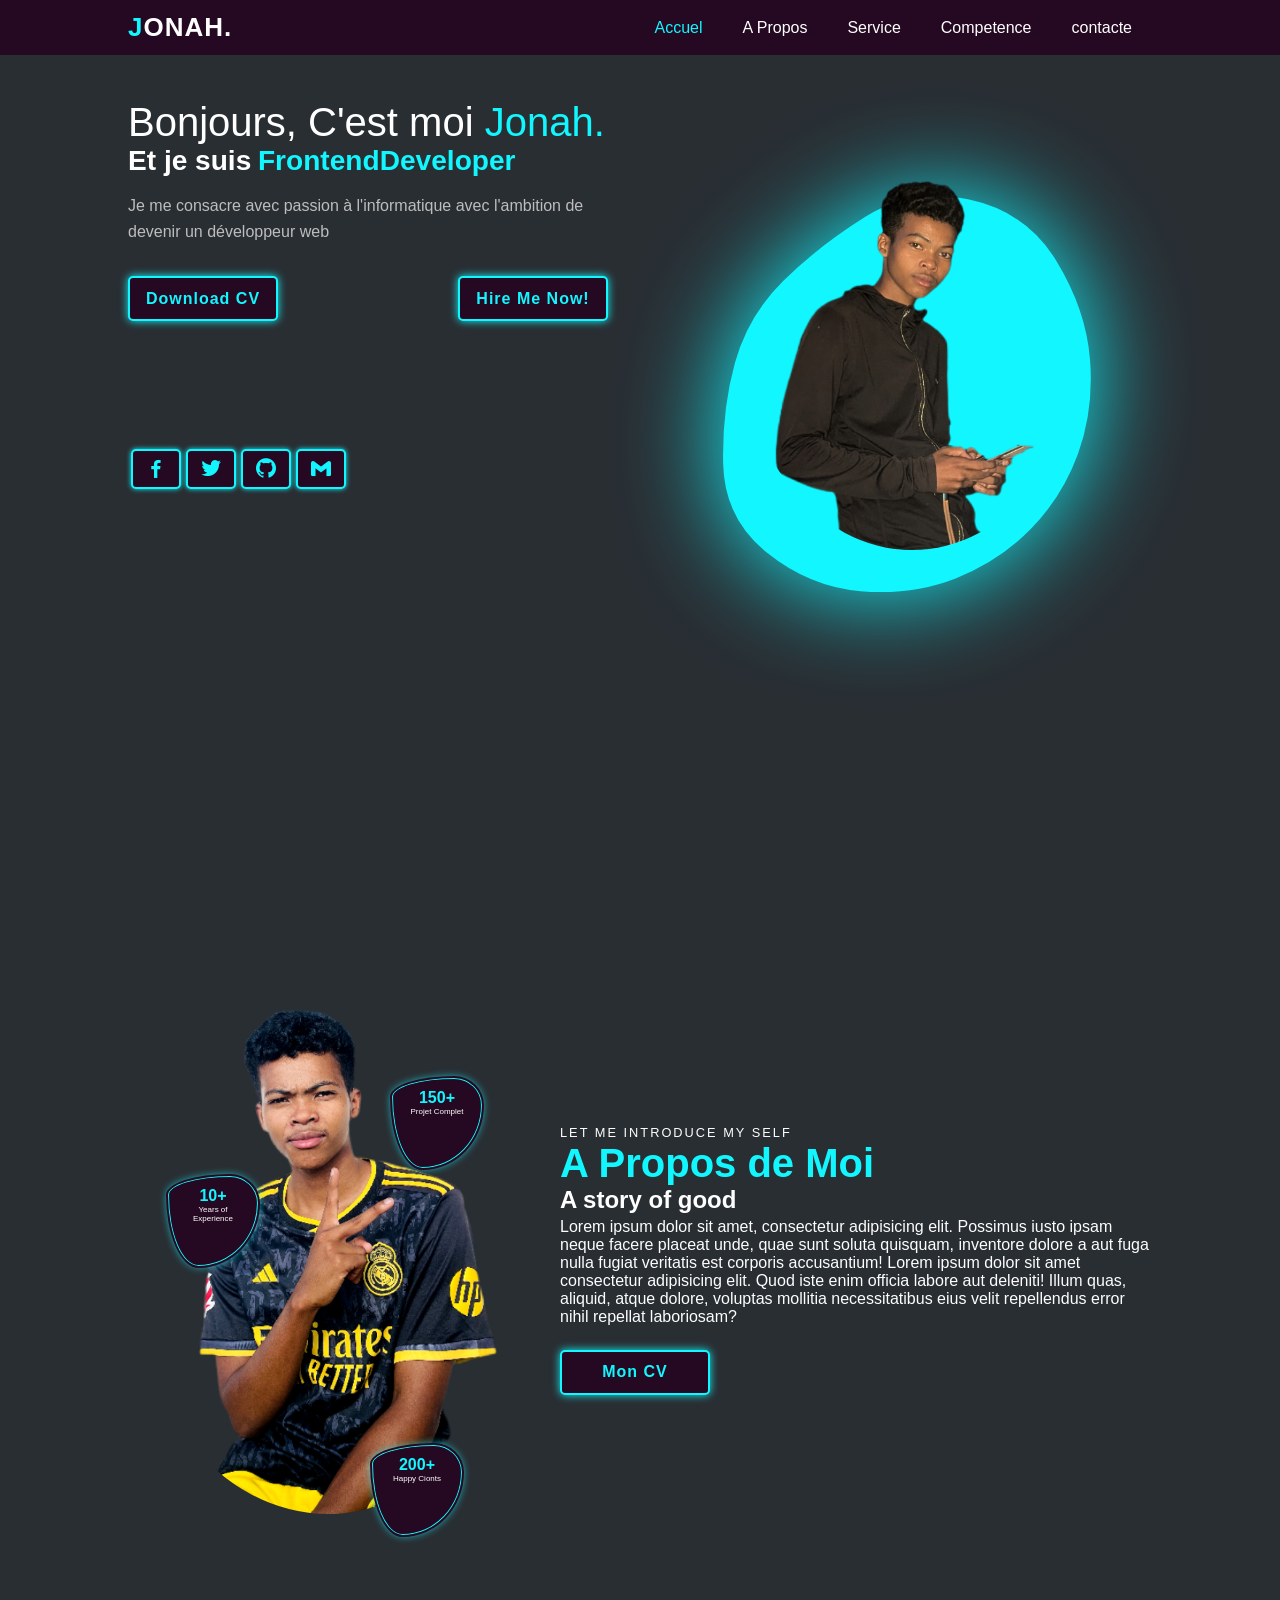
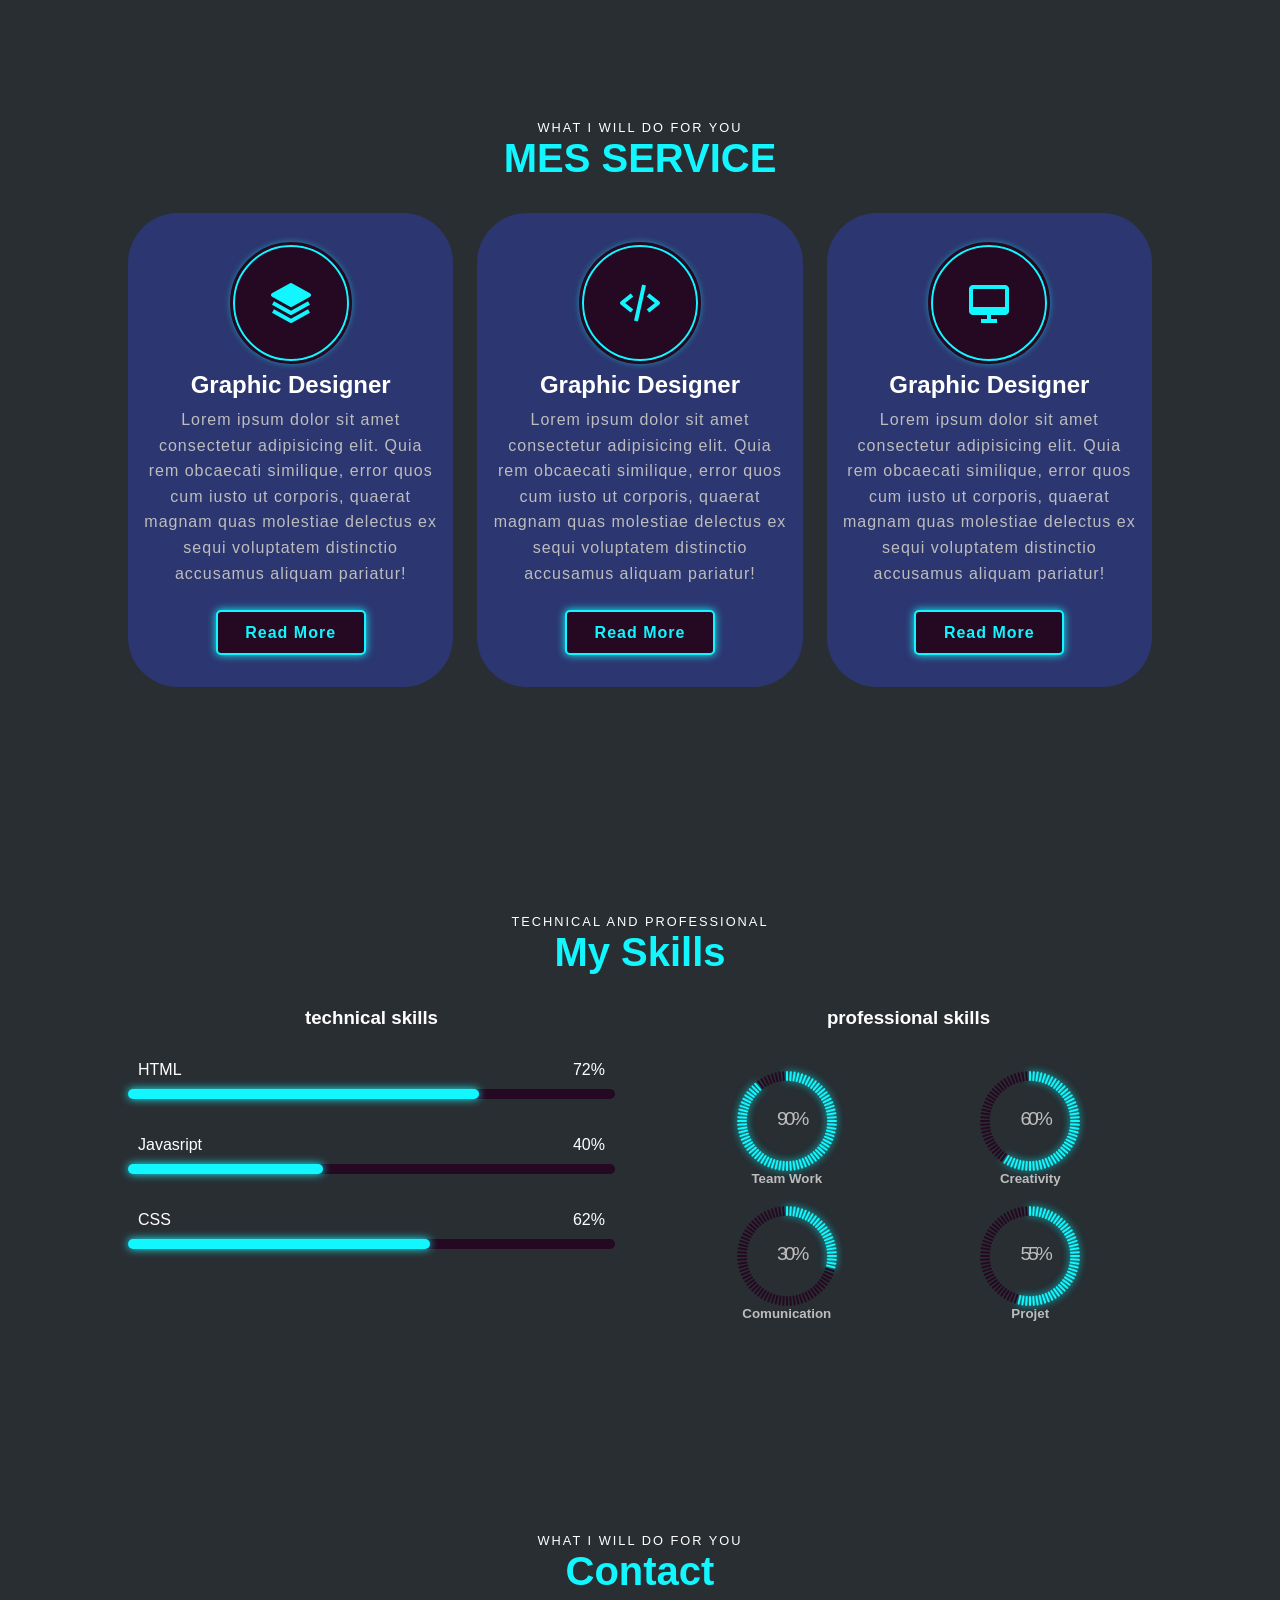
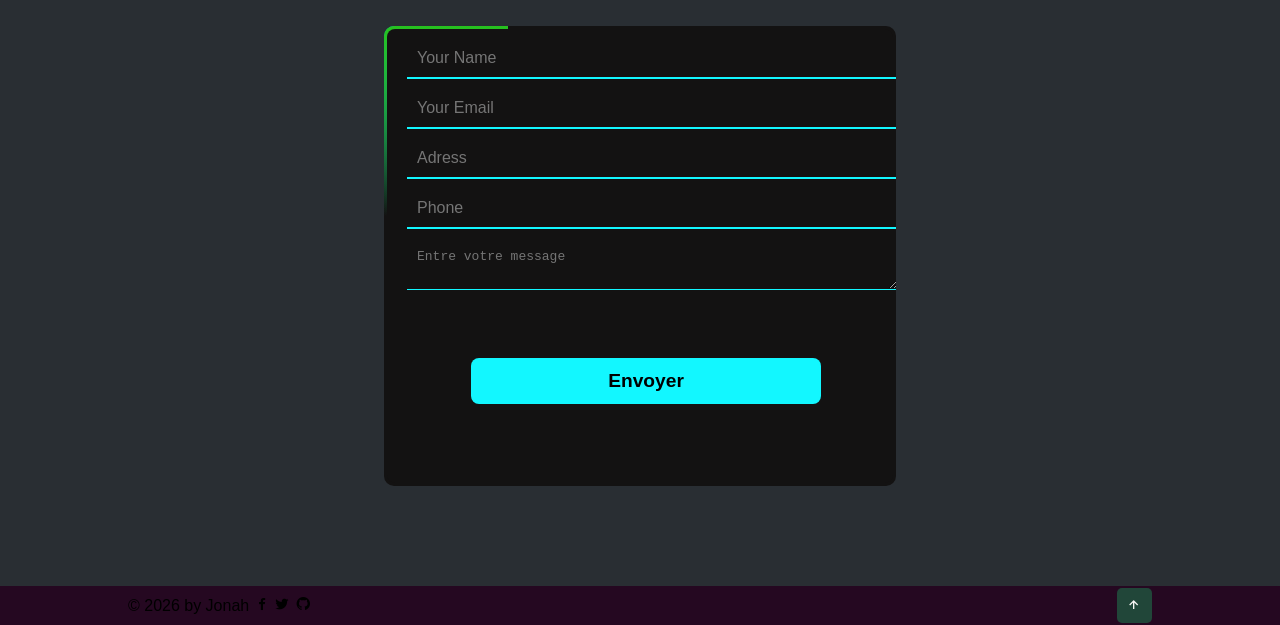
==== index.html @ bd170753 "Add files via upload" ====
<!DOCTYPE html>
<html lang="en">
<head>
    <meta charset="UTF-8">
    <meta name="viewport" content="width=device-width, initial-scale=1.0">
    <title>Portfolio jonah</title>
    <link rel="stylesheet" href="style.css">
    <link href='https://unpkg.com/boxicons@2.1.4/css/boxicons.min.css' rel='stylesheet'>

</head>
<body>
    <header>
        <div class="logo"><span>J</span>ONAH.</div>
        <!-- header site -->
        <ul class="menu">
            <li> <a href="#Accuel" >Accuel</a></li>
            <li> <a href="#A Propos">A Propos</a></li>
            <li> <a href="#Service">Service</a></li>
            <li> <a href="#Competence">Competence</a></li>
            <li> <a href="#contacte">contacte</a></li>
        </ul>
        
    </header>

    <!-- home section -->
     <section id="Accuel" class="home">
        <div class="home-content">
            <h1>Bonjours, C'est moi <span>Jonah.</span></h1>
            <div class="change-text">
            
                <h3>Et je suis</h3>
                <h3>
                    
                    <span class="word">Web Designer</span>
                    <span class="word">Frontend Developer</span>
                
                </h3>
            </div>
            
            <p>Je me consacre avec passion à l'informatique avec l'ambition de devenir un développeur web</p>
            
            <div class="btn-box">
                <a href="#" class="btn">Download CV</a>
                <a href="#" class="btn">Hire Me Now!</a>
            </div>
            <div class="social-icons">
                <a href="https://www.facebook.com/jonarson.376"><i class='bx bxl-facebook'></i></a>
                <a href="https://twitter.com/"><i class='bx bxl-twitter'></i></a>
                <a href="https://github.com/jonarsonjulien06-code"><i class='bx bxl-github'></i></a>
                <a href="mailto:jonarsonjulien06@gmail.com"><i class='bx bxl-gmail'></i></a>



            </div>
        </div>

        <div class="home-image">
            <div class="img-box">
                <img src="image/pixe.jpg" alt="">
            </div>
            <div class="liquid">
                <svg viewBox="0 0 500 500" xmlns="http://www.w3.org/2000/svg" xmlns:xlink="http://www.w3.org/1999/xlink" width="100%" id="blobSvg">
                <path fill="#12f7ff">
                    <animate attributeName="d"
                        dur="20000ms"
                        repeatCount="indefinite"
                        values="
                        M415,298Q416,346,372,366Q328,386,289,413.5Q250,441,199.5,433Q149,425,98.5,396Q48,367,47.5,308.5Q47,250,75,207.5Q103,165,120,110Q137,55,193.5,30.5Q250,6,306.5,30Q363,54,392.5,102.5Q422,151,418,200.5Q414,250,415,298Z;

                        M429.5,293Q399,336,375,380.5Q351,425,300.5,435Q250,445,194.5,443.5Q139,442,99.5,401Q60,360,58,305Q56,250,58,195.5Q60,141,112,120.5Q164,100,207,64Q250,28,312,31.5Q374,35,406.5,88Q439,141,449.5,195.5Q460,250,429.5,293Z;

                        M413.5,300.5Q425,351,384,381Q343,411,296.5,444Q250,477,202,446.5Q154,416,111,385.5Q68,355,59,302.5Q50,250,62,199Q74,148,120.5,127Q167,106,208.5,89.5Q250,73,309,59.5Q368,46,397.5,97Q427,148,414.5,199Q402,250,413.5,300.5Z;

                        M420.5,287Q377,324,354,357.5Q331,391,290.5,373.5Q250,356,219,356.5Q188,357,114.5,364Q41,371,75,310.5Q109,250,95.5,201.5Q82,153,105,96Q128,39,189,54.5Q250,70,290,91Q330,112,384,127Q438,142,451,196Q464,250,420.5,287Z;

                        M473.5,307.5Q449,365,387,372.5Q325,380,287.5,439.5Q250,499,224,420Q198,341,161,332Q124,323,78.5,286.5Q33,250,70,208.5Q107,167,118,104Q129,41,189.5,54Q250,67,307,60Q364,53,381,109Q398,165,448,207.5Q498,250,473.5,307.5Z;

                        M415,298Q416,346,372,366Q328,386,289,413.5Q250,441,199.5,433Q149,425,98.5,396Q48,367,47.5,308.5Q47,250,75,207.5Q103,165,120,110Q137,55,193.5,30.5Q250,6,306.5,30Q363,54,392.5,102.5Q422,151,418,200.5Q414,250,415,298Z;

                        "
                    ></animate>
                </path>
                </svg>
            </div>

            <div class="liquid">
                <svg viewBox="0 0 500 500" xmlns="http://www.w3.org/2000/svg" xmlns:xlink="http://www.w3.org/1999/xlink" width="100%" id="blobSvg">
                <path fill="#12f7ff">
                    <animate attributeName="d"
                        dur="20000ms"
                        repeatCount="indefinite"
                        values="
                        M415,298Q416,346,372,366Q328,386,289,413.5Q250,441,199.5,433Q149,425,98.5,396Q48,367,47.5,308.5Q47,250,75,207.5Q103,165,120,110Q137,55,193.5,30.5Q250,6,306.5,30Q363,54,392.5,102.5Q422,151,418,200.5Q414,250,415,298Z;

                        M429.5,293Q399,336,375,380.5Q351,425,300.5,435Q250,445,194.5,443.5Q139,442,99.5,401Q60,360,58,305Q56,250,58,195.5Q60,141,112,120.5Q164,100,207,64Q250,28,312,31.5Q374,35,406.5,88Q439,141,449.5,195.5Q460,250,429.5,293Z;

                        M413.5,300.5Q425,351,384,381Q343,411,296.5,444Q250,477,202,446.5Q154,416,111,385.5Q68,355,59,302.5Q50,250,62,199Q74,148,120.5,127Q167,106,208.5,89.5Q250,73,309,59.5Q368,46,397.5,97Q427,148,414.5,199Q402,250,413.5,300.5Z;

                        M420.5,287Q377,324,354,357.5Q331,391,290.5,373.5Q250,356,219,356.5Q188,357,114.5,364Q41,371,75,310.5Q109,250,95.5,201.5Q82,153,105,96Q128,39,189,54.5Q250,70,290,91Q330,112,384,127Q438,142,451,196Q464,250,420.5,287Z;

                        M473.5,307.5Q449,365,387,372.5Q325,380,287.5,439.5Q250,499,224,420Q198,341,161,332Q124,323,78.5,286.5Q33,250,70,208.5Q107,167,118,104Q129,41,189.5,54Q250,67,307,60Q364,53,381,109Q398,165,448,207.5Q498,250,473.5,307.5Z;

                        M415,298Q416,346,372,366Q328,386,289,413.5Q250,441,199.5,433Q149,425,98.5,396Q48,367,47.5,308.5Q47,250,75,207.5Q103,165,120,110Q137,55,193.5,30.5Q250,6,306.5,30Q363,54,392.5,102.5Q422,151,418,200.5Q414,250,415,298Z;

                        "
                    ></animate>
                </path>
                </svg>
            </div>
        </div>

     </section>
     <!-- A propos-section -->
      <section id="A Propos" class="about">
        <div class="img-about">
            <img src="image/pixel.jpg" alt="">
            <div class="info-about1">
                <span>10+</span>
                <p>Years of Experience</p>
            </div>

             <div class="info-about2">
                <span>150+</span>
                <p>Projet Complet</p>
            </div>

             <div class="info-about3">
                <span>200+</span>
                <p>Happy Cionts</p>
            </div>
        </div>
        <div class="about-content">
            <span>Let me introduce my self</span>
            <h2>A Propos de Moi</h2>
            <h3>A story of good</h3>
            <p>Lorem ipsum dolor sit amet, consectetur adipisicing elit. Possimus iusto ipsam neque facere placeat unde, quae sunt soluta quisquam, inventore dolore a aut fuga nulla fugiat veritatis est corporis accusantium!
                Lorem ipsum dolor sit amet consectetur adipisicing elit. Quod iste enim officia labore aut deleniti! Illum quas, aliquid, atque dolore, voluptas mollitia necessitatibus eius velit repellendus error nihil repellat laboriosam?
            </p>

            <div class="btn-box">
                <a href="cv.html" class="btn">Mon CV</a>
            </div>
        </div>
      </section>

      <!-- service-section ---------------->
       <section     id="Service" class="section">

        <div class="main-text">
            <span>WHAT I WILL DO FOR YOU</span>
            <h2>MES SERVICE</h2>
        </div>

        <div class="services-box" style="display: flex;">
            
            <div class="section-services">
                <div class="service-box">
                    <i class='bx bxs-layer service-icon'></i>
                    <h3>Graphic Designer</h3>
                    <p>Lorem ipsum dolor sit amet consectetur adipisicing elit. Quia rem obcaecati similique, error quos cum iusto ut corporis, quaerat magnam quas molestiae delectus ex sequi voluptatem distinctio accusamus aliquam pariatur!
                        

                    </p>
                    <div class="btn-box service-btn">
                        <a href="#" class="btn">Read More</a>
                    </div>
                </div>
            </div>

            <div class="section-services">
                <div class="service-box">
                    <i class='bx bx-code-alt service-icon'></i>
                    <h3>Graphic Designer</h3>
                    <p>Lorem ipsum dolor sit amet consectetur adipisicing elit. Quia rem obcaecati similique, error quos cum iusto ut corporis, quaerat magnam quas molestiae delectus ex sequi voluptatem distinctio accusamus aliquam pariatur!
                        

                    </p>
                    <div class="btn-box service-btn">
                        <a href="#" class="btn">Read More</a>
                    </div>
                </div>
            </div>

            <div class="section-services">
                <div class="service-box">
                    <i class='bx bx-desktop service-icon'></i>
                    <h3>Graphic Designer</h3>
                    <p>Lorem ipsum dolor sit amet consectetur adipisicing elit. Quia rem obcaecati similique, error quos cum iusto ut corporis, quaerat magnam quas molestiae delectus ex sequi voluptatem distinctio accusamus aliquam pariatur!


                    </p>
                    <div class="btn-box service-btn">
                        <a href="#" class="btn">Read More</a>
                    </div>
                </div>
            </div>
            
        </div>
       </section>


       <!-- skill-section ---------------->

       <section id="Competence" class="skills">
        <div class="main-text">
            <span>technical and professional</span>
            <h2>My Skills</h2>
        </div>

        <div class="skill-main">
            <div class="skill-left">
                <h3>technical skills</h3>
                <div class="skill-bar">
                    <div class="info">
                        <p>HTML</p>
                        <p>72%</p>
                    </div>
                    <div class="bar">
                        <span class="html"></span>
                    </div>
                </div>

                 <div class="skill-bar">
                    <div class="info">
                        <p>Javasript</p>
                        <p>40%</p>
                    </div>
                    <div class="bar">
                       <span class="javasript"></span>
                    </div>
                </div>

                  <div class="skill-bar">
                    <div class="info">
                        <p>CSS</p>
                        <p>62%</p>
                    </div>
                    <div class="bar">
                        <span class="css"></span>
                    </div>
                </div>
            </div>

             

            <div class="skill-right">
                <h3>professional skills</h3>
                <div class="professional">
                    <div class="box">
                        <div class="circle" data-dots="80" data-percent="90"></div>
                        <div class="text">
                            <big>90%</big>
                            <small>Team Work</small>
                        </div>
                    </div>

                    <div class="box">
                       <div class="circle" data-dots="80" data-percent="60"></div>
                        <div class="text">
                            <big>60%</big>
                            <small>Creativity</small>
                        </div>
                    </div>

                    <div class="box">
                        <div class="circle" data-dots="80" data-percent="30"></div>
                        <div class="text">
                            <big>30%</big>
                            <small>Comunication</small>
                        </div>
                    </div>

                     <div class="box">
                        <div class="circle" data-dots="80" data-percent="55"></div>
                        <div class="text">
                            <big>55%</big>
                            <small>Projet</small>
                        </div>
                    </div>

                    
                </div>
            </div>
        </div>
       </section>

       <!-- contact section---------------- -->
        <section id="contacte" >
             <div class="main-text">
                <span>WHAT I WILL DO FOR YOU</span>
                <h2>Contact</h2>
            </div>

            <div class="container">
                <div class="form">
                    <div class="inputBox">
                        <input type="text" placeholder="Your Name">
                    </div>

                    <div class="inputBox">
                        <input type="text" placeholder="Your Email">
                    </div>

                    <div class="inputBox">
                        <input type="text" placeholder="Adress">
                    </div>

                    <div class="inputBox">
                        <input type="number" placeholder="Phone">
                    </div>

                    <div class="inputBox">
                        <textarea name="message" placeholder="Entre votre message" id=""></textarea>
                    </div>

                    <button type="submit">Envoyer</button>

                    
                    
                </div>
            </div>
            
          
        </section>
        <!-- footer website------------- -->
         <footer>
            <p> &copy; 2026 by Jonah <i class='bx bxl-facebook'></i>  <i class='bx bxl-twitter'></i>  <i class='bx bxl-github'></i></p>
            <a href="#home"><i class='bx bx-up-arrow-alt'></i></a>
         </footer>


    <script src="script.js"></script>
</body>
---- style.css ----
@import url();
*{
    padding: 0; 
    margin: 0; 
    box-sizing: border-box; 
    list-style: none;
    scroll-behavior: smooth;
    text-decoration: none;
}
:root{
    --text-color:#ffffff;
    --hover-color:#12f7ff;
    --bg--color:#250821;
    --secon-bg-color:#292e33;
    --big-font:2.5rem;
    --normal-font:2.5rem;
    --neon-box-shadow:0 0 .5rem #12f7ff;
    --h2-font:3rem;
    --font-neon-text-shadow:0 0 10px rgba(18,247,255,0.3),
    0 0 20px rgba(18,247,255,0.3),
    0 0 30px rgba(18,247,255,0.3),
    0 0 40px rgba(18,247,255,0.3),
    0 0 70px rgba(18,247,255,0.3),
    0 0 80px rgba(18,247,255,0.3),
    0 0 100px rgba(18,247,255,0.3),
    0 0 150px rgba(18,247,255,0.3);

}

::-webkit-scrollbar{
    height: 0;
    width: 0.5rem;
}
::-webkit-scrollbar-track{
    background: var(--secon-bg-color);
}
::-webkit-scrollbar-thumb{
    background: var(--hover-color);
    border-radius: 5rem;
}



body{
    font-family: "poppins",sans-serif;
    background-color: var(--secon-bg-color);
    color: var(--text-color);
  
} 
header{
    
    position: fixed;
    top: 0;
    left: 0;
    z-index: 1000;
    border-bottom: 1px solid transparent;
    display: flex;
    align-items: center;
    justify-content: space-between;
    width: 100%;
     background: var(--bg--color);
    border-bottom: 1px solid var(--secon-bg-color);
    padding: 12px 10%;
}


.logo{
    font-size: 26px;
    font-weight: 700;
    letter-spacing: 1px;
}
span{
    color: var(--hover-color);
}
.menu{
    display: flex;
}

.menu a{
    color: var(--text-color);
    font-weight: 500;
    padding: 10px 20px;
}
.menu a:hover{
    color:var(--hover-color);
    text-shadow: 0 0 10px rgb(12, 247, 163),
    0 0 20px rgb(12, 247, 163),
    0 0 30px rgb(12, 247, 163),
    0 0 40px rgba(12,247,163),
    0 0 70px rgba(12,247,163),
    0 0 80px rgba(12,247,163),
    0 0 100px rgba(12,247,163),
    0 0 150px rgba(12,247,163);

}

.menu a.active{
    color: var(--hover-color);
}

section{
    padding: 100px 10%;
}
.home{
    min-height: 100vh;
    height: 100%;
    width: 100%;
    display: grid;
    grid-template-columns: repeat(2,1fr);
    grid-gap: 4em;

}
.home-content{
    max-width: 600px;
}
.home-content h1{
    font-size: var(--big-font);
    font-weight: 500;
}
.change-text{
    font-size: 1.5rem;
    font-weight: 600;
}
.change-text h3{
    display: inline-flex;
    margin: 0;
    vertical-align: top;
}
.change-text h3 .word{
    position: absolute;
    display: flex;
    opacity: 0;
}

.change-text h3.word.letter{
    transform-origin: center center 25px;
}
.change-text h3 .word .letter.out{
    transform: rotateX(90deg);
    transition: 0.32s cubic-bezier(0.6,0,0.7,0.2);
}
.change-text h3 .word .letter.in{
    transition: 0.38s ease;
}
.change-text h3 .word .letter.behind{
    transform: rotateX(-90deg);
}
.home-content p{
    color: #bdbdbd;
    line-height: 1.6;
    margin: 1rem 0 2rem;
}


.btn-box{
    display: flex;
    justify-content: space-between;
    height: 45px;
}
.btn-box a.btn{
    display: inline-flex;
    justify-content: center;
    align-items: center;
    width: 150px;
    background: var(--hover-color);
    color: var(--bg--color);
    font-size: 1rem;
    letter-spacing: 1px;
    font-weight: 600;
    transition: .6s;
    box-shadow: var(--neon-box-shadow);
    border-radius: 5px;
    overflow: hidden;
    z-index: 1;
    border: 2px solid var(--hover-color);
    position: relative;
}
a.btn::before{
    position: absolute;
    content:"";
    top: 0;
    left: 0;
    background:var(--secon-bg-color);
    border-radius: 5px;
    height: 100%;
    width: 0;
    z-index: -1;
    transition: .4s;
}
a.btn:hover::before{
    width: 100%;
}
a.btn:nth-child(2){
    background: var(--bg--color);
    color: var(--hover-color);

}
a.btn:nth-child(2):hover{
    color: var(--bg--color);
}
a.btn:nth-child(2)::before{
    background: var(--hover-color);

}
a.btn:nth-child(1){
    background: var(--bg--color);
    color: var(--hover-color);

}
a.btn:nth-child(1):hover{
    color: var(--bg--color);
}
a.btn:nth-child(1)::before{
    background: var(--hover-color);

}
.social-icons{
    margin-top: 8rem;
    display: flex;
    justify-content: space-around;
    color: var(--hover-color);
    width: 220px;
    height: 40px;
}
.social-icons a{
    display: inline-flex;
    width: 50px;
    height: 100%;
    justify-content: center;
    align-items: center;
    background: var(--bg--color);
    color: var(--hover-color);
    border: 2px solid var(--hover-color);
    transition: .6s;
    border-radius: 5px;
    box-shadow: 0 0 0.3rem#12f7ff;
    position: relative;
    z-index: 1;
    overflow: hidden;
}
.social-icons a i{
    font-size: 1.5rem;

}
.social-icons a:hover{
    color: var(--bg--color);
}

.social-icons a::before{
    position: absolute;
    content:"";
    top: 0;
    left: 0;
    background:var(--hover-color);
    border-radius: 5px;
    height: 100%;
    width: 0;
    z-index: -1;
    transition: .4s;
}
.social-icons a:hover::before{
    width: 100%;
}
.home-image{
    position: relative;
}
.img-box{
    text-align: center;

}
.img-box img{
    width: 100%;
    max-width: 350px;
    height: auto;
    border-radius: 50%;
}
.liquid{
    position: absolute;
    width: 100%;
    height: 100%;
    z-index: -1;
    top: 10%;
}
.liquid:nth-child(2){
    filter: blur(50px);
}

/* -----------About section css--------------------- */
.about{
    display: flex;
    justify-content: center;
    align-items: center;
    grid-gap: 2em;
    background: var(--secon-bg-color);
   
}
.about .img-about{
    text-align: center;
    position: relative;
}
.about .img-about img{
    max-width: 400px;
    border-radius: 50%;
    height: auto;

}
.about-content span{
    color: #fdfdfd;
    font-size: .8rem;
    font-weight: 200;
    letter-spacing: 2px;
    text-transform: uppercase;
}

.about-content h2{
    color: var(--hover-color);
    font-weight: 700;
    font-size: var(--normal-font);

}
.about-content h3{
    font-weight: 600;
    font-size: 1.5rem;
    margin-bottom: .2rem;
}

.about-content p{
    color: #fdfdfd;
    font-weight: 300;
    margin-bottom: 1.5rem;
}

.info-about1,
.info-about2,
.info-about3{
    background: var(--bg--color);
    font-size: .5rem;
    position: absolute;
    padding: 10px;
    width: 90px;
    height: 90px;
    border-radius: 69% 31% 66% 34% / 21% 30% 70% 79%;
    display: block;
    box-shadow: var(--neon-box-shadow);
    border: 1px solid var(--hover-color);
    outline: 2px solid var(--bg--color);
    z-index: 100;
    animation: morph 6s linear infinite;
}
.info-about1{
    left: 10%;
    top: 34%;

}
.info-about2{
    left: 66%;
    top: 15%;
}
.info-about3{
    left: 61%;
    top: 86%;
}
.img-about span{
    color:  var(--hover-color);
    font-size: 1rem;
    font-weight: 600;
}

/* Service section--------------------- */
.main-text{
    width: 100%;
    text-align: center;
    margin-bottom: 2rem;
    color: var(--hover-color);
}
.main-text h2{
    font-weight: 700;
    font-size: var(--normal-font);
}
.main-text span{
    color: var(--text-color);
    font-size: .8rem;
    font-weight: 200;
    letter-spacing: 2px;
    text-transform: uppercase;
}
.services-box{
    gap: 1.5rem;
    
}
.section-services{
    display: flex;
    justify-content: center;
    align-items: center;
    flex-wrap: wrap;
    margin-bottom: 25px;
}   
.section-services .service-box{
    flex: 1 1 18rem;
    padding: 2rem 1rem 2rem;
    text-align: center;
    background: rgb(44, 54, 112);
    border-radius: 50px;
    transition:transform .4s;
    
}

.service-btn{
    width: auto;
    justify-content: center;
}
.service-box:hover{
    transform: translateY(-.7rem);
}
.service-icon{
    border: 2px solid var(--hover-color);
    padding: 2rem;
    background: var(--bg--color);
    display: flex;
    align-items: center;
    font-size: 3rem;
    border-radius: 50%;
    position:relative;
     color:var(--hover-color);
    box-shadow: var(--neon-box-shadow);
    outline: 3px solid var(--bg--color);
}
.service-box h3{
    margin-top: 10px;
    font-size: 1.5rem;

}
.service-box p{
    margin: .5rem 0 1.5rem 0;
    font-weight: 300;
    letter-spacing: 1px;
    color: #bdbdbd;
    line-height: 1.6;
}

/* -----------Skills section css--------------------- */
.skills{
    background: var(--secon-bg-color);

}
.skill-main{
    width: 100%;
    display: grid;
    grid-template-columns: repeat(2,1fr);
    grid-row-gap: 30px;
    grid-column-gap: 50px;
}
.skill-bar{
    margin-bottom: 2.3rem;
}
.skill-main h3{
    margin-bottom: 2rem;
    /* font-size: var(--normal-font); */
    text-align: center;
}

.skill-left .skill-bar .info{
    display: flex;
    justify-content: space-between;
    align-items: center;
    padding: 0 10px;

}
.skill-left .skill-bar .bar{
    width: 100%;
    height: 10px;
    background-color: var(--bg--color);
    border-radius: 25px;
    margin-top: 10px;
    position: relative;
}
.skill-bar .bar span{
    width: 50%;
    height: 100%;
    position: absolute;
    left: 0;
    
    background: var(--hover-color);
    border-radius: 25px;
    box-shadow: var(--neon-box-shadow);
}
.skill-bar .bar .html{
    width: 72%;
    animation: html 2s;
}


.skill-bar .bar .javasript{
    width: 40%;
    animation: javasript 3s;
}

.skill-bar .bar .css{
    width: 62%;
    animation: css 4s;
}

/* -----------------------------------skill right------------------------------------------------------------- */
.professional{
    display: grid;
    grid-template-columns: 1fr 1fr;
}
.box{
    margin: 10px 0;
    flex: 1 1 15rem;
    position: relative;
}

.box .text{
    text-align: center;
    color: #bdbdbd;
    font-size: 1rem;
}

.box .text big{
    font: 400;
    letter-spacing: -3px;
    position: absolute;
    left: 52%;
    top: 42%;
    transform: translate(-50%,-50%);
}
.box .text small{
    display: block;
    font-weight: 600;
}


.circle{
    width: 100%;
    height: 100px;
    display: flex;
    justify-content: center;
    align-items: center;
   
}

.circle .points{
    width: 2px;
    height: 10px;
    background-color: var(--bg--color);
    position: absolute;
    border-radius: 3px;
    transform: rotate(calc(var(--i)*var(--rot))) translateY(-45px);
    
}
.points.marked{
    animation: glow 0.04s linear forwards;
    animation-delay: calc(var(--i)*0.05s);
}

/* *------------------contact section css------------------- */

.container{
    position: relative;
    width: 50%;
    height: 460px;
    border-radius: 10px;
    background: rgb(19, 18, 18);
    overflow: hidden;
    left: 25%;

}
.container::before{
    content: "";
    position: absolute;
    top: -50%;
    left: -50%;
    width: 380px;
    height: 420px;
    background: linear-gradient(0deg,transparent,rgb(4, 236, 225),rgb(11, 107, 91));
    transform-origin: bottom right;
    animation: animate 7s linear infinite;

}

.container::after{
    content: "";
    position: absolute;
    top: -50%;
    left: -50%;
    width: 380px;
    height: 420px;
    background: linear-gradient(0deg,transparent,rgb(42, 190, 12),rgb(18, 167, 18));
    transform-origin: bottom right;
    animation: animate 7s linear infinite;
    animation-delay: 3s;

}

@keyframes animate{
    100%{
        transform: rotate(360deg);
    }
}

.form{
    position:absolute;
    inset: 3px;
    border-radius: 8px;
    background: rgb(19, 18, 18);
    z-index: 10;
    padding: 0px 20px;
    display: flex;
    flex-direction: column;
    
}
.form button{
    width: 350px;
    height: 10%;
    border-radius: 8px;
    border: none;
    background-color: var(--hover-color);
    color: black;
    font-weight: bold;
    font-size: 1.2rem;
    cursor: pointer;
    outline: none;
    margin:4rem ;
    left: 10px;
}
.form button:hover{
    transform: translateY(-5px);
    box-shadow: var(--hover-color);
    
}
.inputBox{
    position: relative;
    width: 700px;
    margin-top: 0px;
}
.inputBox input{
    width: 70%;
    padding: 20px 10px 10px;
    background: transparent;
    border-color: var(--hover-color);
    border-top: none;
    border-left: none;
    border-right: none;
    font-size: 1em;
    outline: none;
    color: var(--hover-color);
}
.inputBox textarea{
     width: 70%;
    padding: 20px 10px 10px;
    background: transparent;
    border-color: var(--hover-color);
    border-top: none;
    border-left: none;
    border-right: none;
    font-size: 1em;
    outline: none;
    color: var(--hover-color);
}

/* footer css */
footer{
    padding: 0.1rem 10%;
    display: flex;
    align-items: center;
    background: var(--bg--color);
    justify-content: space-between;
}
footer p{
    color: #000000;
}
footer a{
    display: inline-flex;
    justify-content: center;
    color: rgb(248, 245, 245);
    background:rgb(33, 70, 57);
    padding: .6rem;
    border-radius: 5px;
}






















/* @keyframes--------------------- */

@keyframes morph{
    0%,
    100%{
        border-radius: 40% 60% 70% 30% /40% 40% 60% 50%;
    }
    30%{
        border-radius: 70% 30% 50% 50% /30% 30% 70% 70%;

    }
    60%{
        border-radius: 100% 60% 60% 100% /100% 100% 60% 60%;

    }
    80%{
        border-radius: 69% 31% 66% 34% /21% 30% 70% 79%;
    }
}


@keyframes html{
    0%{
        width: 0%;
    }
    100%{
        width: 72%;
    }
}

@keyframes javasript{
    0%{
        width: 0%;
    }
    100%{
        width: 40%;
    }
}

@keyframes css{
    0%{
        width: 0%;
    }
    100%{
        width: 62%;
    }
}

@keyframes glow{
    0%{
        background: var(--bg--color);
        box-shadow: none;
    }
    100%{
        background: var(--hover-color);
        box-shadow: var(--neon-box-shadow);
    }
}






/* break points ------------------------*/
@media(max-width:991px){
    header,
    header.sticky{
        padding: 15px 5%;
    }
    footer{
        padding: 15px 5%;

    }
    section{
        padding: 50px 5%;
    }
    .menu a{
        padding: 8px 15px;
    }
    :root{
        --big-font:2.2rem;
        --normal-font:1.8rem;
        --neon-box-shadow:0 0 .8rem #12f7ff;
        --h2-font:3rem;
    }
    .home-content{
        margin-top: 5rem;
    }
    .social-icons{
        margin-top: 2rem;
    }
}


@media(max-width:768px){
    #menu-icon{
        display: block;
        transition: all .4s ease;

    }
    #menu-icon .bx-x{ 
        transform: rotate(-180deg);
    }
    
    .menu{
        display: flex;
        position: absolute;
        top: -1000%;
        right: 0;
        left: 0;
        flex-direction: column;
        background: var(--bg--color);
        text-align: left;
        padding: 0 5%;
        transition: all .45s ease;
    }
    .menu a{
        display: block;
        padding-bottom: 1rem;
        font-size: 1rem;
    }
    .menu.open{
        top: 100%;
    }
}
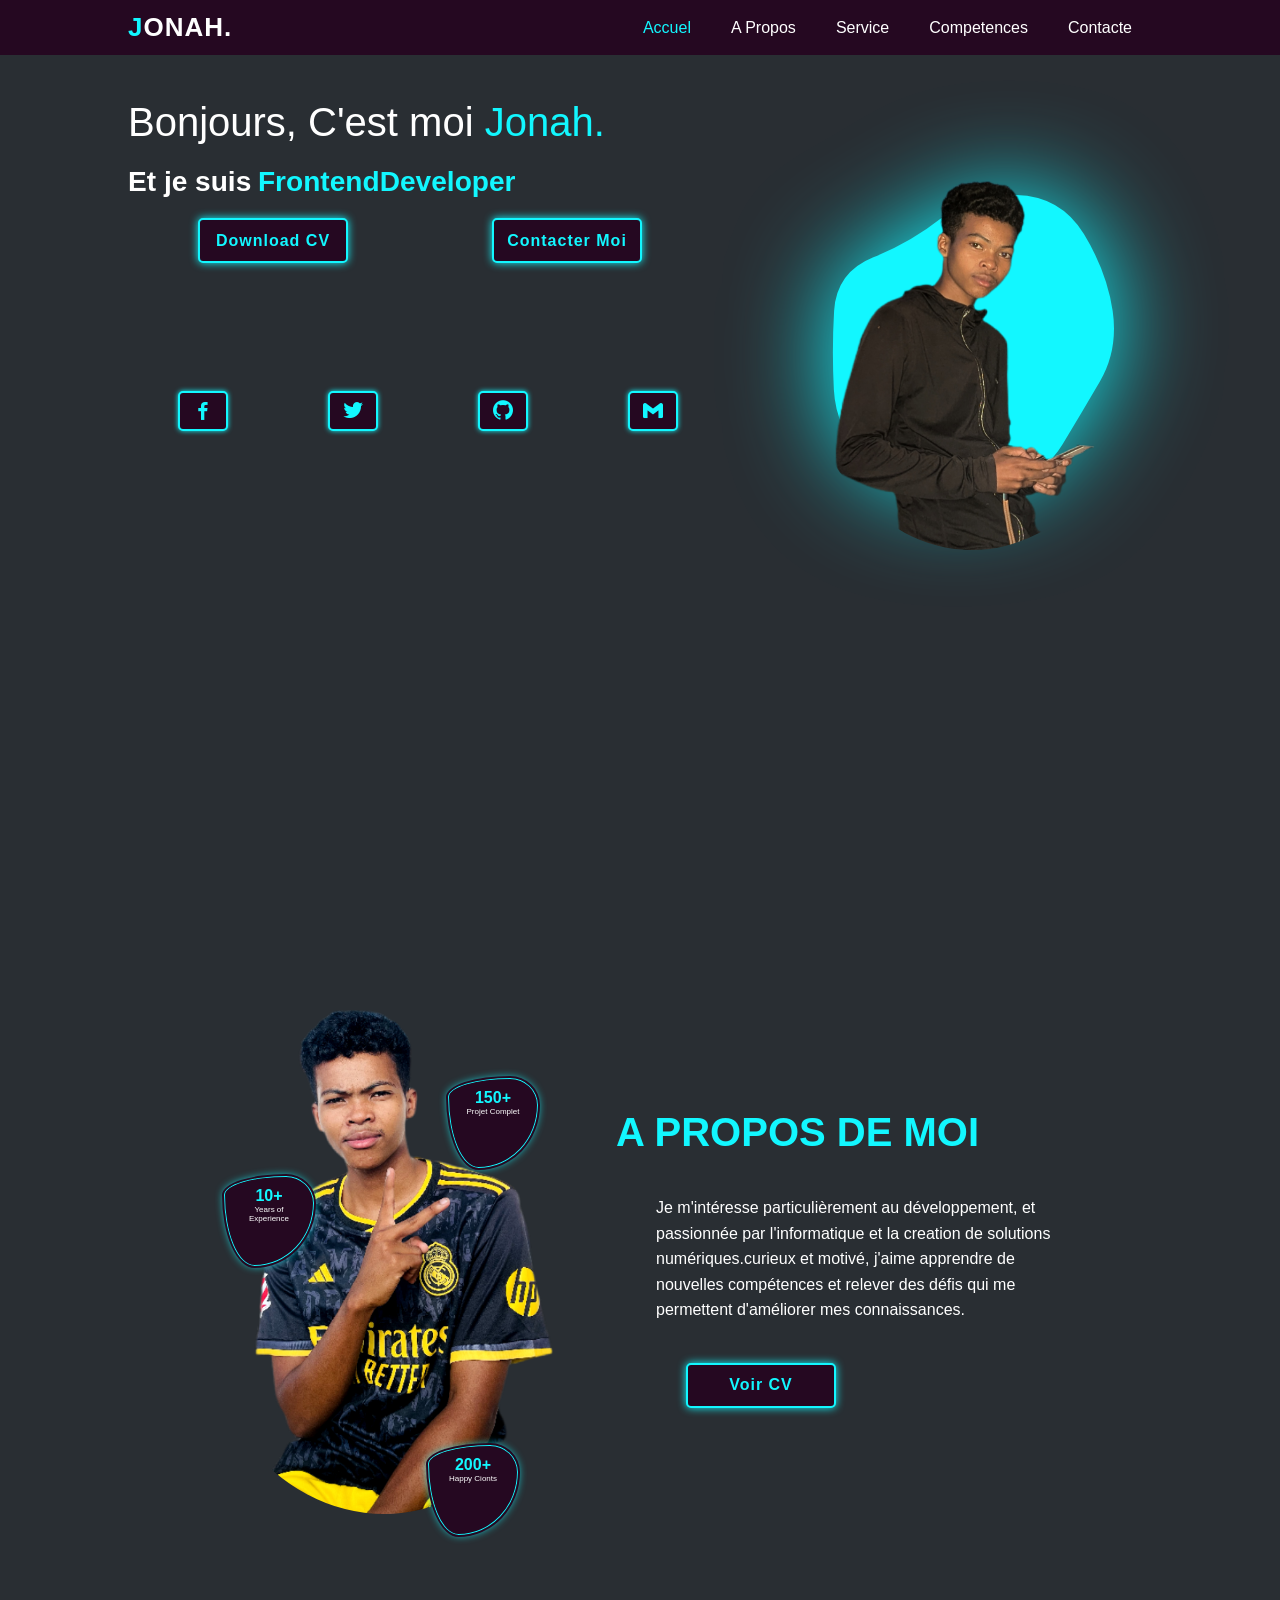
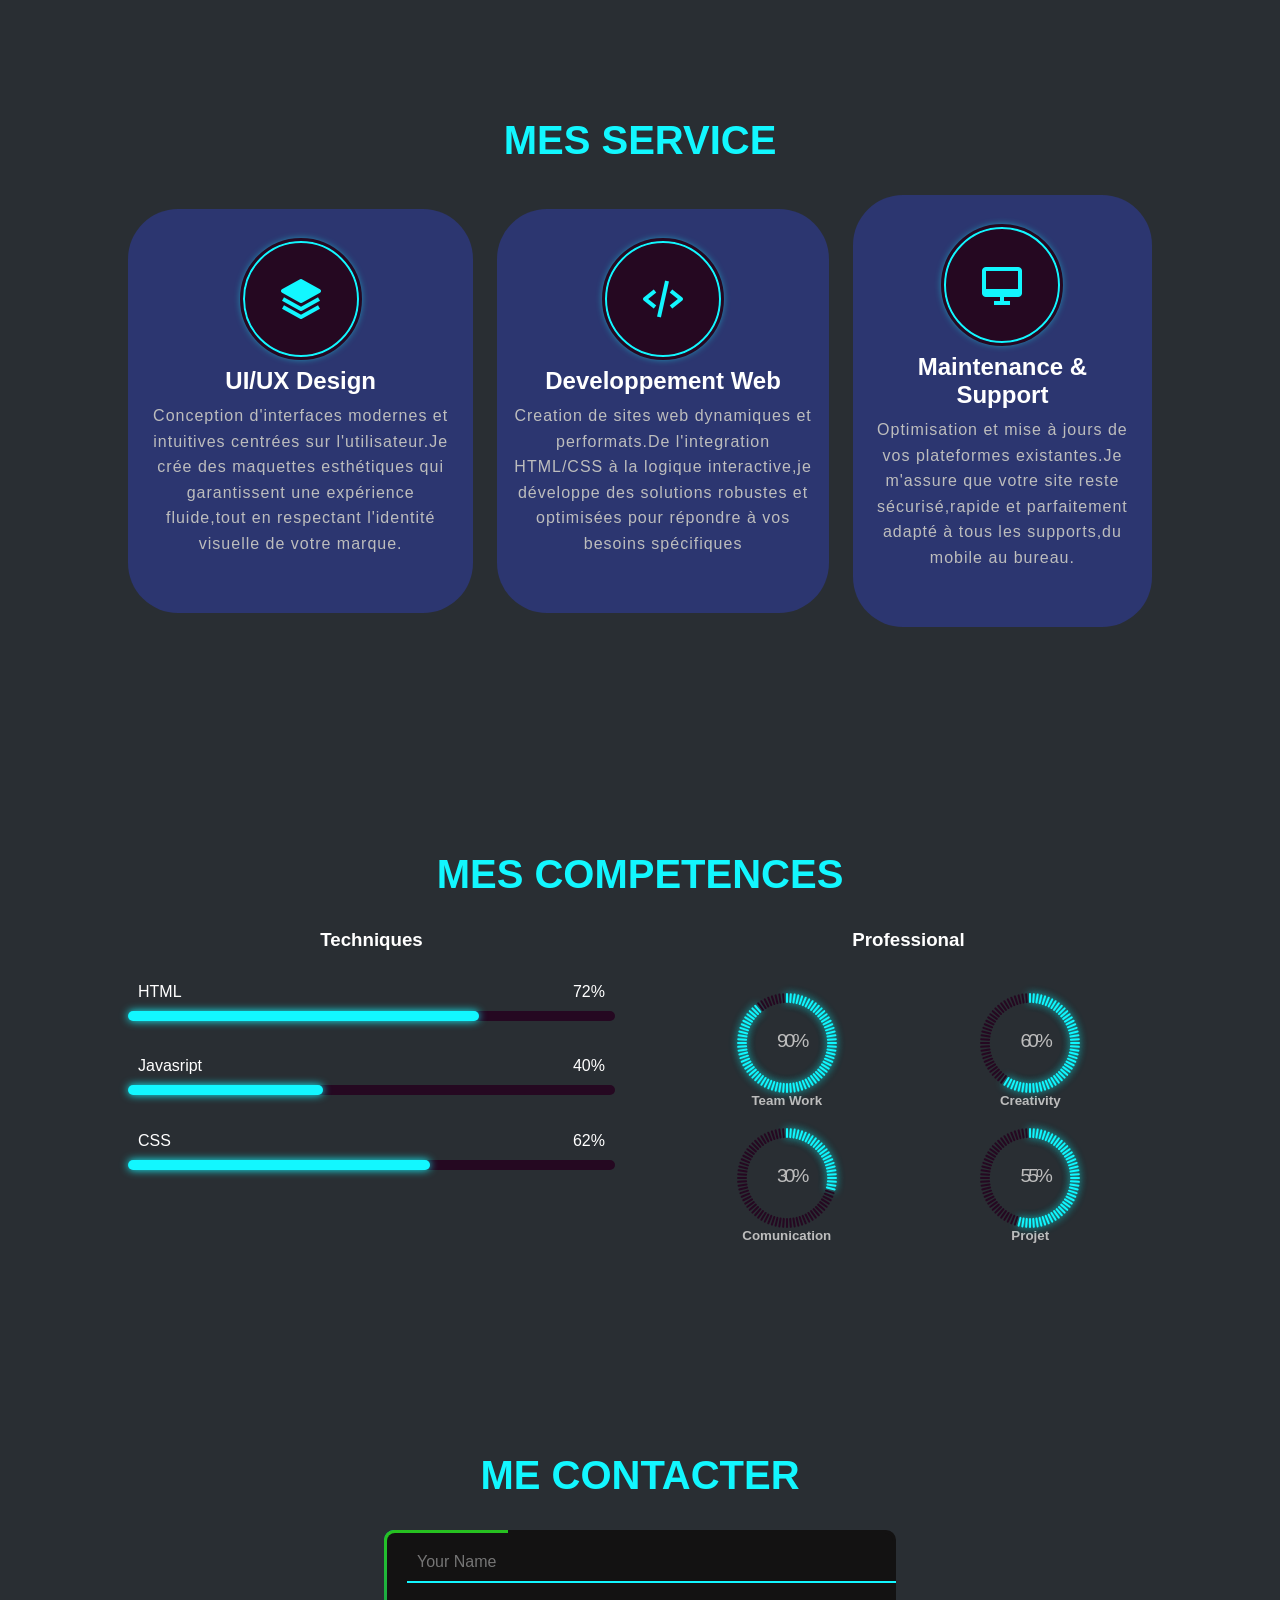
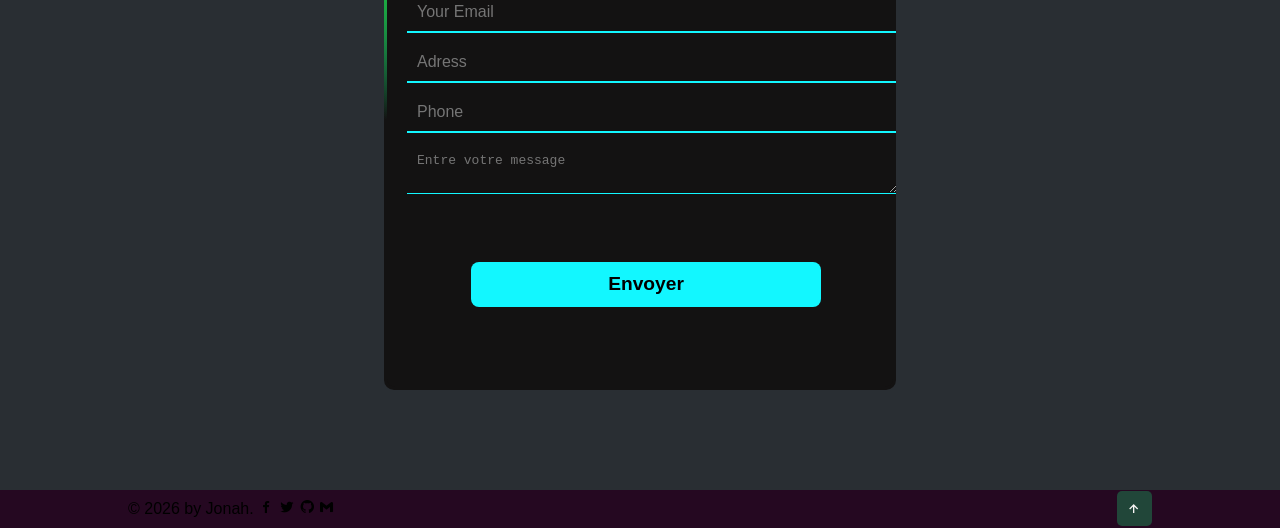
==== commit 83ef2d1d: "Add files via upload" ====
--- a/index.html
+++ b/index.html
@@ -16,8 +16,8 @@
             <li> <a href="#Accuel" >Accuel</a></li>
             <li> <a href="#A Propos">A Propos</a></li>
             <li> <a href="#Service">Service</a></li>
-            <li> <a href="#Competence">Competence</a></li>
-            <li> <a href="#contacte">contacte</a></li>
+            <li> <a href="#Competences">Competences</a></li>
+            <li> <a href="#Contacte">Contacte</a></li>
         </ul>
         
     </header>
@@ -37,11 +37,11 @@
                 </h3>
             </div>
             
-            <p>Je me consacre avec passion à l'informatique avec l'ambition de devenir un développeur web</p>
+            
             
             <div class="btn-box">
-                <a href="#" class="btn">Download CV</a>
-                <a href="#" class="btn">Hire Me Now!</a>
+                <a href="cv.html" class="btn" download="cv.html" >Download CV</a>
+                <a href="#Contacte" class="btn">Contacter Moi </a>
             </div>
             <div class="social-icons">
                 <a href="https://www.facebook.com/jonarson.376"><i class='bx bxl-facebook'></i></a>
@@ -75,6 +75,18 @@
 
                         M473.5,307.5Q449,365,387,372.5Q325,380,287.5,439.5Q250,499,224,420Q198,341,161,332Q124,323,78.5,286.5Q33,250,70,208.5Q107,167,118,104Q129,41,189.5,54Q250,67,307,60Q364,53,381,109Q398,165,448,207.5Q498,250,473.5,307.5Z;
 
+                       
+                        
+                        M420.5,287Q377,324,354,357.5Q331,391,290.5,373.5Q250,356,219,356.5Q188,357,114.5,364Q41,371,75,310.5Q109,250,95.5,201.5Q82,153,105,96Q128,39,189,54.5Q250,70,290,91Q330,112,384,127Q438,142,451,196Q464,250,420.5,287Z;
+
+                        M473.5,307.5Q449,365,387,372.5Q325,380,287.5,439.5Q250,499,224,420Q198,341,161,332Q124,323,78.5,286.5Q33,250,70,208.5Q107,167,118,104Q129,41,189.5,54Q250,67,307,60Q364,53,381,109Q398,165,448,207.5Q498,250,473.5,307.5Z;
+
+                       
+                        
+                        M420.5,287Q377,324,354,357.5Q331,391,290.5,373.5Q250,356,219,356.5Q188,357,114.5,364Q41,371,75,310.5Q109,250,95.5,201.5Q82,153,105,96Q128,39,189,54.5Q250,70,290,91Q330,112,384,127Q438,142,451,196Q464,250,420.5,287Z;
+
+                        M473.5,307.5Q449,365,387,372.5Q325,380,287.5,439.5Q250,499,224,420Q198,341,161,332Q124,323,78.5,286.5Q33,250,70,208.5Q107,167,118,104Q129,41,189.5,54Q250,67,307,60Q364,53,381,109Q398,165,448,207.5Q498,250,473.5,307.5Z;
+
                         M415,298Q416,346,372,366Q328,386,289,413.5Q250,441,199.5,433Q149,425,98.5,396Q48,367,47.5,308.5Q47,250,75,207.5Q103,165,120,110Q137,55,193.5,30.5Q250,6,306.5,30Q363,54,392.5,102.5Q422,151,418,200.5Q414,250,415,298Z;
 
                         "
@@ -100,6 +112,18 @@
 
                         M473.5,307.5Q449,365,387,372.5Q325,380,287.5,439.5Q250,499,224,420Q198,341,161,332Q124,323,78.5,286.5Q33,250,70,208.5Q107,167,118,104Q129,41,189.5,54Q250,67,307,60Q364,53,381,109Q398,165,448,207.5Q498,250,473.5,307.5Z;
 
+                        M420.5,287Q377,324,354,357.5Q331,391,290.5,373.5Q250,356,219,356.5Q188,357,114.5,364Q41,371,75,310.5Q109,250,95.5,201.5Q82,153,105,96Q128,39,189,54.5Q250,70,290,91Q330,112,384,127Q438,142,451,196Q464,250,420.5,287Z;
+
+                        M473.5,307.5Q449,365,387,372.5Q325,380,287.5,439.5Q250,499,224,420Q198,341,161,332Q124,323,78.5,286.5Q33,250,70,208.5Q107,167,118,104Q129,41,189.5,54Q250,67,307,60Q364,53,381,109Q398,165,448,207.5Q498,250,473.5,307.5Z;
+
+
+                        M420.5,287Q377,324,354,357.5Q331,391,290.5,373.5Q250,356,219,356.5Q188,357,114.5,364Q41,371,75,310.5Q109,250,95.5,201.5Q82,153,105,96Q128,39,189,54.5Q250,70,290,91Q330,112,384,127Q438,142,451,196Q464,250,420.5,287Z;
+
+                        M473.5,307.5Q449,365,387,372.5Q325,380,287.5,439.5Q250,499,224,420Q198,341,161,332Q124,323,78.5,286.5Q33,250,70,208.5Q107,167,118,104Q129,41,189.5,54Q250,67,307,60Q364,53,381,109Q398,165,448,207.5Q498,250,473.5,307.5Z;
+
+                       
+                       
+                       
                         M415,298Q416,346,372,366Q328,386,289,413.5Q250,441,199.5,433Q149,425,98.5,396Q48,367,47.5,308.5Q47,250,75,207.5Q103,165,120,110Q137,55,193.5,30.5Q250,6,306.5,30Q363,54,392.5,102.5Q422,151,418,200.5Q414,250,415,298Z;
 
                         "
@@ -130,15 +154,13 @@
             </div>
         </div>
         <div class="about-content">
-            <span>Let me introduce my self</span>
-            <h2>A Propos de Moi</h2>
-            <h3>A story of good</h3>
-            <p>Lorem ipsum dolor sit amet, consectetur adipisicing elit. Possimus iusto ipsam neque facere placeat unde, quae sunt soluta quisquam, inventore dolore a aut fuga nulla fugiat veritatis est corporis accusantium!
-                Lorem ipsum dolor sit amet consectetur adipisicing elit. Quod iste enim officia labore aut deleniti! Illum quas, aliquid, atque dolore, voluptas mollitia necessitatibus eius velit repellendus error nihil repellat laboriosam?
-            </p>
+            
+            <h2>A PROPOS DE MOI</h2>
+            
+            <p>Je m'intéresse particulièrement au développement, et passionnée par l'informatique et la creation de solutions numériques.curieux et motivé, j'aime apprendre de nouvelles compétences et relever des défis qui me permettent d'améliorer mes connaissances. </p>
 
             <div class="btn-box">
-                <a href="cv.html" class="btn">Mon CV</a>
+                <a href="cv.html" class="btn">Voir CV</a>
             </div>
         </div>
       </section>
@@ -147,7 +169,7 @@
        <section     id="Service" class="section">
 
         <div class="main-text">
-            <span>WHAT I WILL DO FOR YOU</span>
+            
             <h2>MES SERVICE</h2>
         </div>
 
@@ -156,42 +178,33 @@
             <div class="section-services">
                 <div class="service-box">
                     <i class='bx bxs-layer service-icon'></i>
-                    <h3>Graphic Designer</h3>
-                    <p>Lorem ipsum dolor sit amet consectetur adipisicing elit. Quia rem obcaecati similique, error quos cum iusto ut corporis, quaerat magnam quas molestiae delectus ex sequi voluptatem distinctio accusamus aliquam pariatur!
-                        
+                    <h3>UI/UX Design</h3>
+                    <p>Conception d'interfaces modernes et intuitives centrées sur l'utilisateur.Je crée des maquettes esthétiques qui garantissent une expérience fluide,tout en respectant l'identité visuelle de votre marque.
 
                     </p>
-                    <div class="btn-box service-btn">
-                        <a href="#" class="btn">Read More</a>
-                    </div>
+                    
                 </div>
             </div>
 
             <div class="section-services">
                 <div class="service-box">
                     <i class='bx bx-code-alt service-icon'></i>
-                    <h3>Graphic Designer</h3>
-                    <p>Lorem ipsum dolor sit amet consectetur adipisicing elit. Quia rem obcaecati similique, error quos cum iusto ut corporis, quaerat magnam quas molestiae delectus ex sequi voluptatem distinctio accusamus aliquam pariatur!
+                    <h3>Developpement Web</h3>
+                    <p>Creation de sites web dynamiques et performats.De l'integration HTML/CSS à la logique interactive,je développe des solutions robustes et optimisées pour répondre à vos besoins spécifiques
                         
 
                     </p>
-                    <div class="btn-box service-btn">
-                        <a href="#" class="btn">Read More</a>
-                    </div>
+                   
                 </div>
             </div>
 
             <div class="section-services">
                 <div class="service-box">
                     <i class='bx bx-desktop service-icon'></i>
-                    <h3>Graphic Designer</h3>
-                    <p>Lorem ipsum dolor sit amet consectetur adipisicing elit. Quia rem obcaecati similique, error quos cum iusto ut corporis, quaerat magnam quas molestiae delectus ex sequi voluptatem distinctio accusamus aliquam pariatur!
-
-
+                    <h3>Maintenance & Support</h3>
+                    <p>Optimisation et mise à jours de vos plateformes existantes.Je m'assure que votre site reste sécurisé,rapide et parfaitement adapté à tous les supports,du mobile au bureau.
                     </p>
-                    <div class="btn-box service-btn">
-                        <a href="#" class="btn">Read More</a>
-                    </div>
+                    
                 </div>
             </div>
             
@@ -201,15 +214,15 @@
 
        <!-- skill-section ---------------->
 
-       <section id="Competence" class="skills">
+       <section id="Competences" class="skills">
         <div class="main-text">
-            <span>technical and professional</span>
-            <h2>My Skills</h2>
+            
+            <h2>MES COMPETENCES</h2>
         </div>
 
         <div class="skill-main">
             <div class="skill-left">
-                <h3>technical skills</h3>
+                <h3>Techniques</h3>
                 <div class="skill-bar">
                     <div class="info">
                         <p>HTML</p>
@@ -244,7 +257,7 @@
              
 
             <div class="skill-right">
-                <h3>professional skills</h3>
+                <h3>Professional</h3>
                 <div class="professional">
                     <div class="box">
                         <div class="circle" data-dots="80" data-percent="90"></div>
@@ -284,48 +297,50 @@
         </div>
        </section>
 
-       <!-- contact section---------------- -->
-        <section id="contacte" >
+       <!-- ----------------------------------------------contact section------------------------------------->
+        <section id="Contacte" >
              <div class="main-text">
-                <span>WHAT I WILL DO FOR YOU</span>
-                <h2>Contact</h2>
-            </div>
-
+                
+                <h2>ME CONTACTER</h2>
+            </div>
+        
+
+       
             <div class="container">
-                <div class="form">
-                    <div class="inputBox">
-                        <input type="text" placeholder="Your Name">
-                    </div>
-
-                    <div class="inputBox">
-                        <input type="text" placeholder="Your Email">
-                    </div>
-
-                    <div class="inputBox">
-                        <input type="text" placeholder="Adress">
-                    </div>
-
-                    <div class="inputBox">
-                        <input type="number" placeholder="Phone">
-                    </div>
-
-                    <div class="inputBox">
-                        <textarea name="message" placeholder="Entre votre message" id=""></textarea>
-                    </div>
-
-                    <button type="submit">Envoyer</button>
-
-                    
-                    
-                </div>
-            </div>
-            
-          
+                <form class="edge-form" action="https://formspree.io/f/xdawgeqe" method="POST">
+                    <div class="form">
+                            <div class="inputBox">
+                                <input type="text" placeholder="Your Name">
+                            </div>
+
+                            <div class="inputBox">
+                                <input type="text" placeholder="Your Email">
+                            </div>
+
+                            <div class="inputBox">
+                                <input type="text" placeholder="Adress">
+                            </div>
+
+                            <div class="inputBox">
+                                <input type="number" placeholder="Phone">
+                            </div>
+
+                            <div class="inputBox">
+                                <textarea name="message" placeholder="Entre votre message" id=""></textarea>
+                            </div>
+
+                        <button  type="submit">Envoyer</button>  
+
+                    </div>
+
+                </form>
+                            
+             </div>
         </section>
         <!-- footer website------------- -->
          <footer>
-            <p> &copy; 2026 by Jonah <i class='bx bxl-facebook'></i>  <i class='bx bxl-twitter'></i>  <i class='bx bxl-github'></i></p>
-            <a href="#home"><i class='bx bx-up-arrow-alt'></i></a>
+            <p> &copy; 2026 by Jonah. <i class='bx bxl-facebook'></i>  <i class='bx bxl-twitter'></i>  <i class='bx bxl-github'></i>  <i class='bx bxl-gmail'></i></p>
+            <a href="#Accuel"><i class='bx bx-up-arrow-alt'></i></a>
          </footer>
 
 
--- a/style.css
+++ b/style.css
@@ -121,6 +121,7 @@
 .change-text{
     font-size: 1.5rem;
     font-weight: 600;
+    line-height: 2.6;
 }
 .change-text h3{
     display: inline-flex;
@@ -194,6 +195,7 @@
 a.btn:nth-child(2){
     background: var(--bg--color);
     color: var(--hover-color);
+    left: -86px;
 
 }
 a.btn:nth-child(2):hover{
@@ -206,6 +208,7 @@
 a.btn:nth-child(1){
     background: var(--bg--color);
     color: var(--hover-color);
+    left: 70px;
 
 }
 a.btn:nth-child(1):hover{
@@ -220,7 +223,7 @@
     display: flex;
     justify-content: space-around;
     color: var(--hover-color);
-    width: 220px;
+    width: 600px;
     height: 40px;
 }
 .social-icons a{
@@ -326,9 +329,12 @@
 }
 
 .about-content p{
-    color: #fdfdfd;
+    color: var(--normal-font);
     font-weight: 300;
     margin-bottom: 1.5rem;
+    width: 400px;
+    margin: 2.5rem ;
+    line-height: 1.6;
 }
 
 .info-about1,
@@ -766,7 +772,7 @@
 
 
 /* break points ------------------------*/
-@media(max-width:991px){
+@media(max-width:991x){
     header,
     header.sticky{
         padding: 15px 5%;
@@ -796,7 +802,7 @@
 }
 
 
-@media(max-width:768px){
+@media(max-width:600px){
     #menu-icon{
         display: block;
         transition: all .4s ease;
